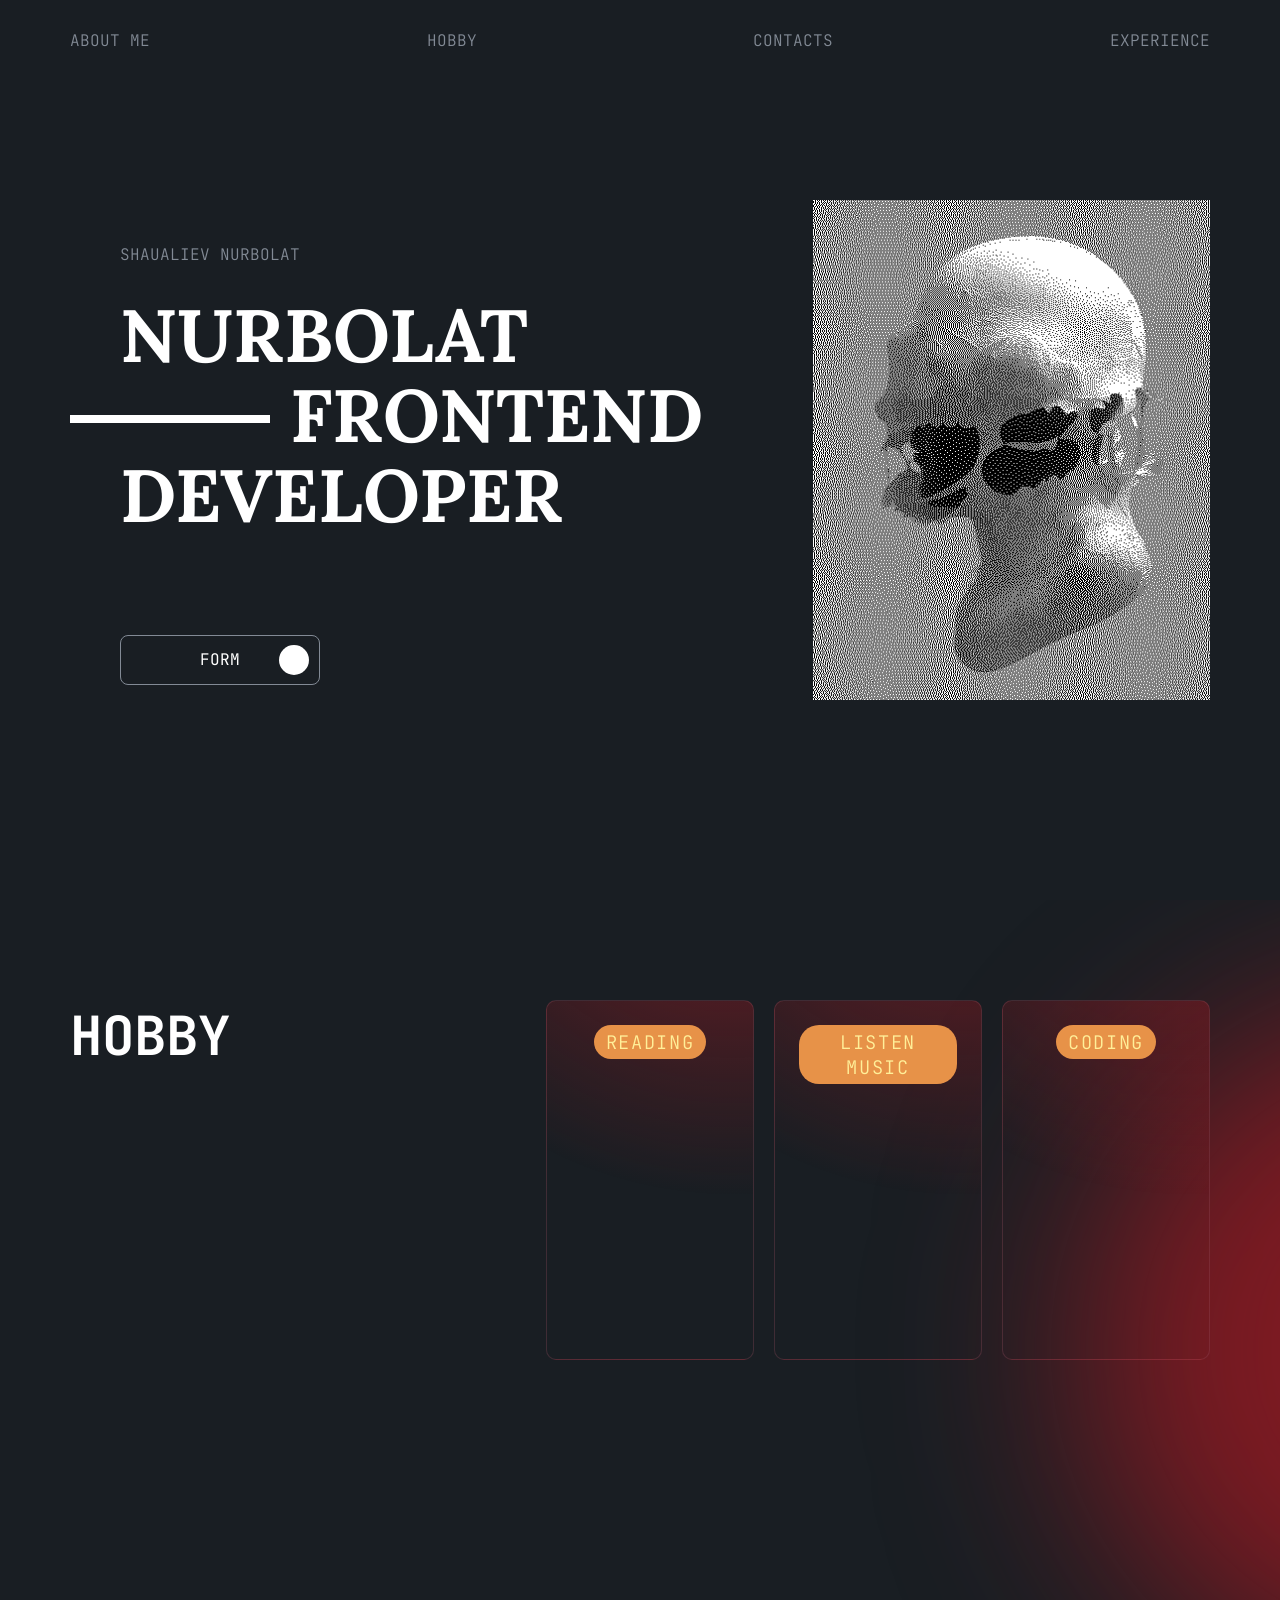
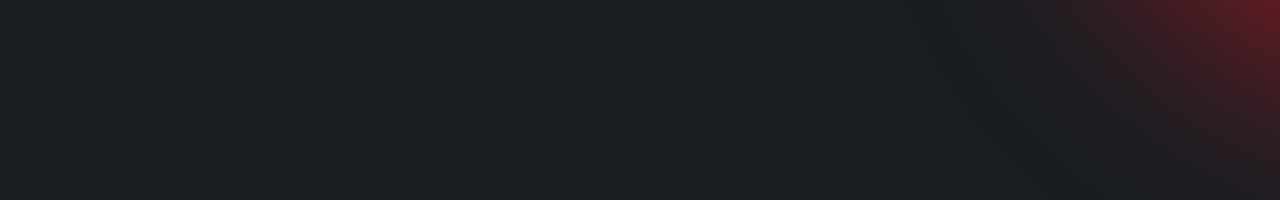
==== index.html @ d1a3f15c "'firstCommit'" ====
<!DOCTYPE html>
<html lang="ru">
<head>
    <meta charset="UTF-8">
    <meta http-equiv="X-UA-Compatible" content="IE=edge">
    <meta name="viewport" content="width=device-width, initial-scale=1.0">
    <title>portfolio</title>
    <link rel="preconnect" href="https://fonts.googleapis.com">
    <link rel="preconnect" href="https://fonts.gstatic.com" crossorigin>
    <link href="https://fonts.googleapis.com/css2?family=JetBrains+Mono:wght@100;200;300;400;500;600;700;800&family=Lora:wght@600;700&display=swap" rel="stylesheet">
    <link rel="stylesheet" href="css/style.css">
</head>
<body>

    <nav class="menu">
        <div class="hamburger">
            <span></span>
            <span></span>
            <span></span>
        </div>
        <ul class="menu-wrapper">
            <li><a href="#" class="menu-link">about me</a></li>
            <li><a href="#" class="menu-link">hobby</a></li>
            <li><a href="#" class="menu-link">contacts</a></li>
            <li><a href="#" class="menu-link menu-link__4">experience</a></li>
        </ul>
    </nav>
    
    <header class="header">
        <div class="container">
            <div class="header-wrapper">
                <div class="header-wrapper__info">
                    <p>SHAUALIEV NURBOLAT</p>
                    <h1>Nurbolat</h1>
                    <h2><span></span>Frontend</h2>
                    <h2 class="header-wrapper__line">Developer</h2>
                    <a href="#" class="header-wrapper__btn">form</a>
                </div>
                <img src="image/man.gif" alt="sculp">
            </div>
        </div>
    </header>

    <section class="hobby">
        <div class="hobby-background">
            
        </div>
        <div class="container">
            <div class="hobby-wrapper">
                <h2>HOBBY</h2>
                <div class="hobby-inner">
                    <div class="hobby-wrapper__inner">
                        <h3>reading</h3>
                    </div>
                    <div class="hobby-wrapper__inner">
                        <h3>listen music</h3>
                    </div>
                    <div class="hobby-wrapper__inner">
                        <h3>coding</h3>
                    </div>
                </div>
            </div>
        </div>
    </section>

</body>
</html>
---- css/style.css ----
/* Общие стили для сайта */
* {
    margin: 0;
    padding: 0;
    box-sizing: border-box;
}
a {
    text-decoration: none;
    color: #fff;
}
body {
    color: #fff;
    background-color: #191E23;
    font-family: 'JetBrains Mono', monospace;
    position: relative;
}
ul, li {
    list-style: none;
    padding: 0;
    margin: 0;
}
h1,h2,h3,h4,h5,h6 {
    padding: 0;
    margin: 0;
}
.hamburger {
    display: none;
}
.container {
    max-width: 1480px;
    width: 100%;
    margin: 0 auto;
}

/* menu */
.menu {
    position: absolute;
    top: 20px;
    left: 0;

    width: 100%;
    padding: 10px 0;

    display: flex;
    justify-content: space-between;
}
.menu-wrapper {
    width: 1480px;
    margin: 0 auto;

    display: flex;
    justify-content: space-between;
    align-items: center;
}
.menu-link {
    font-weight: 300;
    position: relative;
    margin-right: 50px;
    text-transform: uppercase;
    color: #828A95;

    transition: .3s all;
}
.menu-link::after {
    content: " ";
    height: 0;
    position: absolute;
    left: 0;
    right: 0px;
    bottom: -4px;
    background: #fff;
    transition: all 200ms ease;
}
.menu-link__4 {
    margin-right: 0;
}
.menu-link:hover {
    color: #fff;
}
.menu-link:hover::after{
    color: #fff;
    height: 4px;
}



/* header */
.header {
    padding: 200px 0 50px 0;
    height: 100vh;
}
.header-wrapper {
    display: flex;
    align-items: center;
    justify-content: space-between;
}
.header-wrapper img {
    height: 500px;
}
.header-wrapper__info {
    line-height: 80px;
    font-family: 'Lora', serif;
    text-transform: uppercase;
}
.header-wrapper__info h1 {
    line-height: 80px;
    font-size: 74px;
    margin-left: 50px;
}
.header-wrapper__info h2 {
    display: flex;
    line-height: 80px;
    font-size: 74px;
}
.header-wrapper__line {
    margin-left: 50px;
}
.header-wrapper__info span {
    display: block;
    margin-top: 40px;
    margin-right: 20px;
    width: 200px;
    height: 8px;
    background: #fff;
}
.header-wrapper__info p {
    font-weight: 300;
    position: relative;
    margin-left: 50px;
    text-transform: uppercase;
    color: #828A95;
    font-family: 'JetBrains Mono', monospace;
}
.header-wrapper__btn {
    position: relative;
    display: flex;
    align-items: center;
    justify-content: center;

    font-family: 'JetBrains Mono', monospace;
    border: 1px solid #828A95;
    border-radius: 8px;
    margin-left: 50px;
    margin-top: 100px;
    width: 200px;
    height: 50px;
    transition: .5s all;
}
.header-wrapper__btn::after {
    border: none;
    content: '';
    position: absolute;
    top: 50%;
    transform: translateY(-50%);
    right: 10px;

    border-radius: 100%;
    width: 30px;
    height: 30px;
    background-color: #fff;
    transition: .5s all;
}
.header-wrapper__btn::before {
    border: none;
    content: " ";
    position: absolute;
    top: 0px;
    bottom: 0px;
    left: 0px;
    right: 0px;
    background: #fff;
    z-index: -1;
    width: 0%;
    transition: all 400ms ease;
    border-radius: 8px;
}
.header-wrapper__btn:hover {
    border-color: #fff;
    color: #191E23;
}
.header-wrapper__btn:hover::after {
    background-color: #191E23;
}
.header-wrapper__btn:hover::before {
    width: 100%;
}



/* hobby */
.hobby {
    padding: 100px 0;
    height: 100vh;

    overflow: hidden;
    position: relative;
}
.hobby h2 {
    font-size: 54px;
}
.hobby-wrapper {
    display: flex;
    justify-content: space-between;
}
.hobby-wrapper h2{
    display: block;
    width: 20%;
}
.hobby-inner {
    display: flex;
    width: 60%
}
.hobby-wrapper__inner {
    margin-left: 20px;

    max-width: 230px;
    width: 100%;
    padding: 24px;
    border: 1px solid rgba(154, 82, 97, 0.3); 
    border-radius: 10px;
    transition: .2s all ease;
    min-height: 360px;
    background-image: radial-gradient(circle at 90% -60%, rgba(193, 24, 34, 0.6), rgba(193, 24, 34, 0) 68%);
    text-align: center;
    cursor: pointer;
}
.hobby-wrapper__inner:hover {
    border-color: rgba(154, 82, 97, 0.7);
}
.hobby-wrapper__inner h3 {
    font-weight: 300;
    display: inline-block;
    padding: 5px 12px 4px;
    border-radius: 20px;
    background-color: rgb(231, 146, 72);
    color: rgb(255, 239, 153);
    letter-spacing: 0.09em;
    text-transform: uppercase;
}

.hobby-background {
    position: absolute;
    top: 100px;
    right: -500px;
    z-index: -1;

    width: 700px;
    height: 700px;
    border-radius: 50%;
    background: rgba(193, 24, 34, 0.6);
    filter: blur(100px);
}




/* адаптация */

@media all and (max-width: 1500px) {
    .container {
        max-width: 1350px;
    }
    .menu-wrapper {
        max-width: 1360px;
    }
}

@media all and (max-width: 1400px) {
    .container {
        max-width: 1140px;
    }
    .menu-wrapper {
        max-width: 1140px;
    }
}

@media all and (max-width: 1200px) {
    .container {
        max-width: 960px;
    }
    .menu-wrapper {
        max-width: 960px;
    }
    .header-wrapper img {
        display: none;
    }
}

@media all and (max-width: 992px) {
    .container {
        max-width: 720px;
    }
    .menu-wrapper {
        max-width: 720px;
    }
}

@media all and (max-width: 768px) {
    .container {
        max-width: 540px;
    }
    .menu-wrapper {
        max-width: 540px;
    }

    .header-wrapper__info h1 {
        margin-left: 0;
    }
    .header-wrapper__info h2 {
        margin-left: 0;
    }
    .header-wrapper__info span {
        width: 100px;
    }
    .header-wrapper__info p {
        margin-left: 0;
    }
    .header-wrapper__btn {
        margin-left: 0;
    }
}

@media all and (max-width: 576px) {
    .container {
        padding: 0 10px;
    }
    .menu-wrapper {
        max-width: 320px;
        display: none;
    }
    .hamburger {
        position: fixed;
        top: 15px;
        left: 15px;
        display: block;
        width: 50px;
        height: 50px;
    }
    .hamburger span {
        display: block;
        margin-top: 7px;
        width: 40px;
        height: 4px;
        background-color: #fff;
    }

    .header {
        padding-top: 150px
    }
    .header-wrapper__info h1 {
        font-size: 42px;
        line-height: normal;
    }
    .header-wrapper__info h2{
        font-size: 42px;
        line-height: normal;
    }
    .header-wrapper__info span {
        width: 50px;
        margin-top: 23px;
    }
}
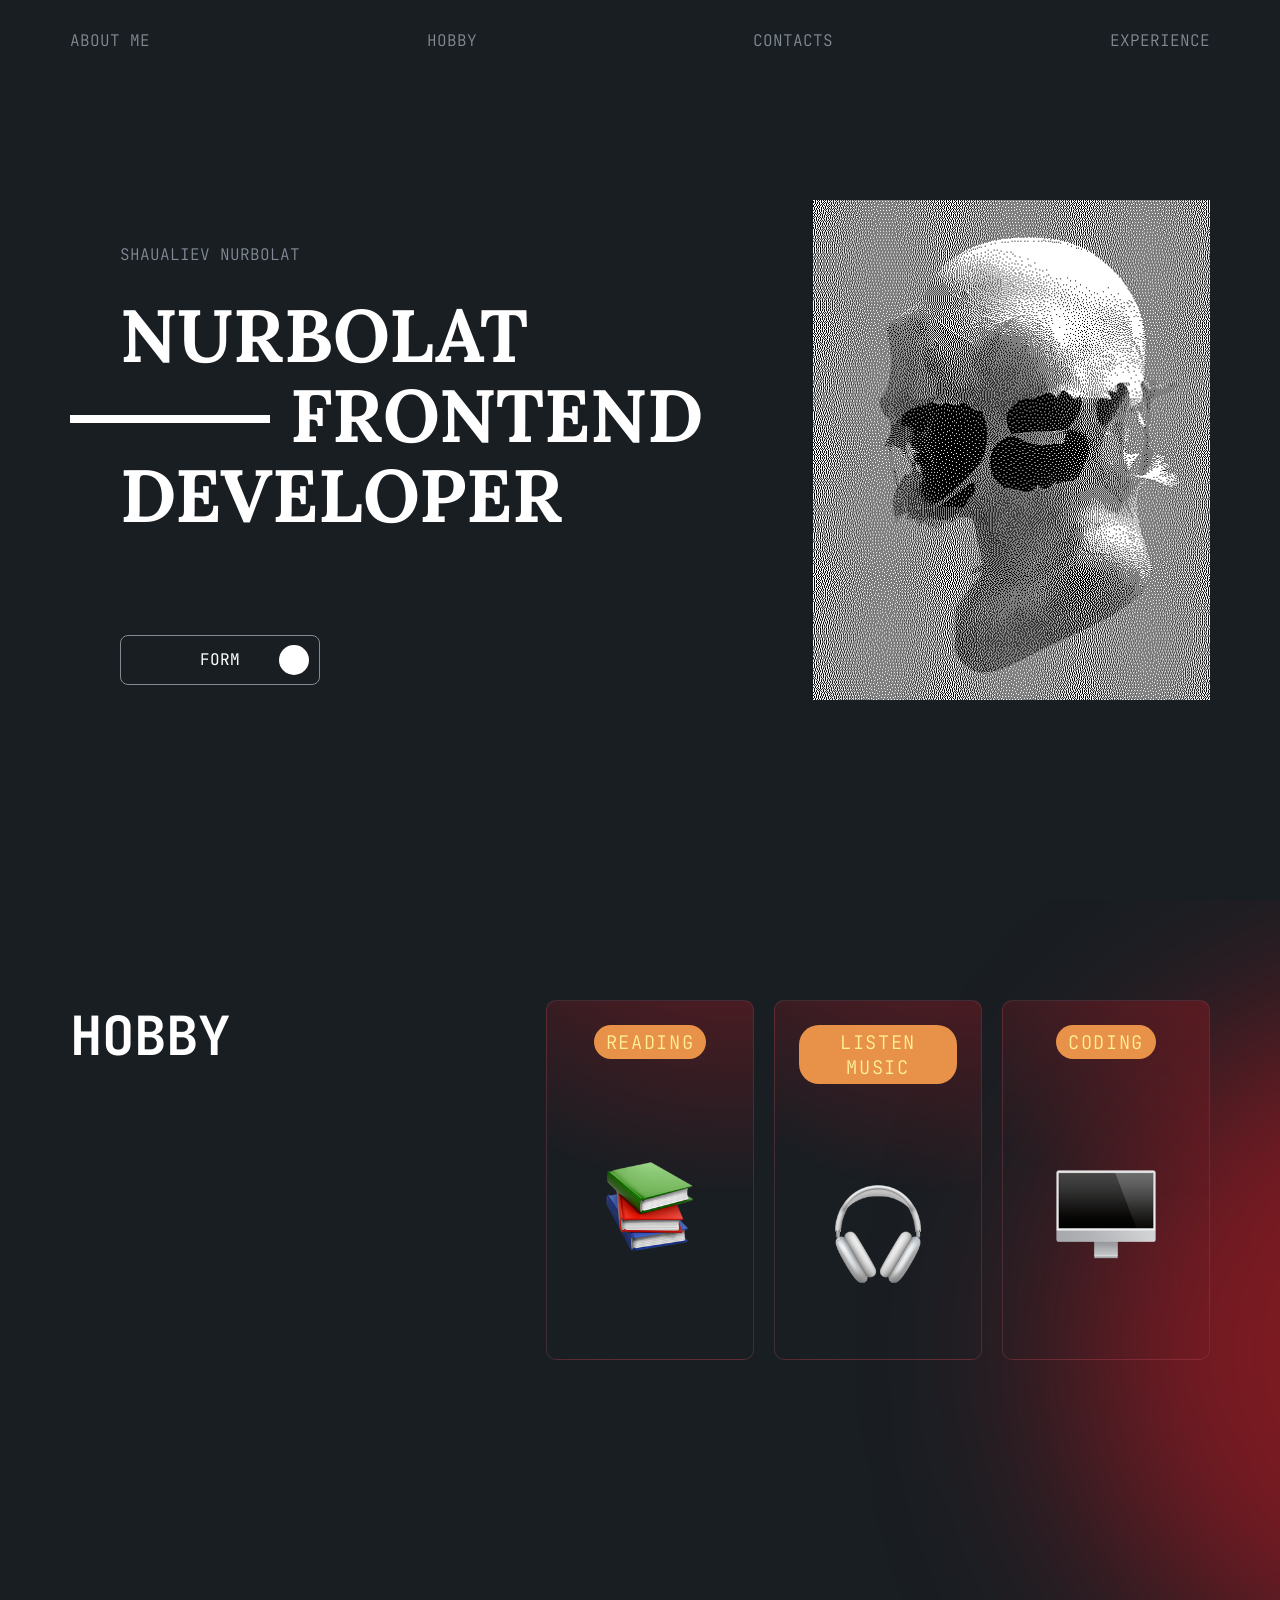
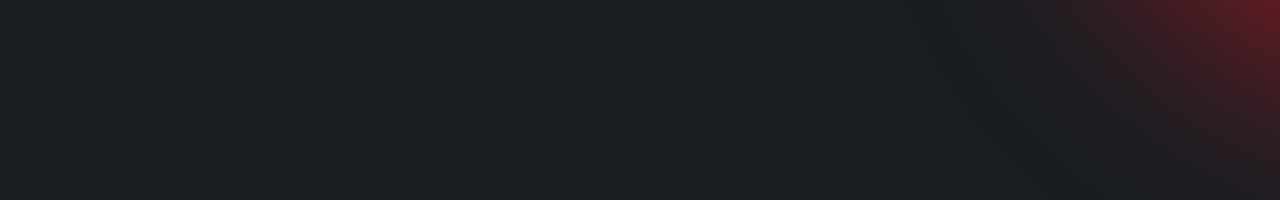
==== commit 007e266b: "'addHobby'" ====
--- a/index.html
+++ b/index.html
@@ -43,7 +43,7 @@
 
     <section class="hobby">
         <div class="hobby-background">
-            
+
         </div>
         <div class="container">
             <div class="hobby-wrapper">
@@ -51,15 +51,24 @@
                 <div class="hobby-inner">
                     <div class="hobby-wrapper__inner">
                         <h3>reading</h3>
+                        <img src="icons/books.png" alt="books">
                     </div>
                     <div class="hobby-wrapper__inner">
                         <h3>listen music</h3>
+                        <img src="icons/headphone.png" alt="books">
                     </div>
                     <div class="hobby-wrapper__inner">
                         <h3>coding</h3>
+                        <img src="icons/desktop.png" alt="desktop">
                     </div>
                 </div>
             </div>
+        </div>
+        <div class="hobby-line">
+            <svg width="1919" height="230" viewBox="0 0 1919 230" fill="none" xmlns="http://www.w3.org/2000/svg">
+                <path class="hobby-line__main" d="M1.5 115.5C35 81.3333 109.2 21.1999 138 53.9999C174 94.9999 127.5 91.9999 179 115.5C230.5 139 261.5 213.5 349 164.5C436.5 115.5 452 130.5 457 82C462 33.5 449.5 12.5 488 12.5C526.5 12.5 565.5 -23 611.5 36C657.5 95 614 159 688.5 187.5C763 216 748 252.5 802 208.5C856 164.5 854 162.5 869 139C884 115.5 925.5 82 966.5 82C1007.5 82 1018 90.5 1054 139C1090 187.5 1034 208.5 1116 208.5C1198 208.5 1126.5 110 1239.5 82C1329.9 59.5999 1386.83 53.9999 1404 53.9999C1424.67 49.8333 1455.7 53.8 1414.5 103C1363 164.5 1311.5 166.5 1404 187.5C1496.5 208.5 1496.5 236 1543 187.5C1589.5 139 1574 82 1625.5 82C1677 82 1671 48.5 1728 82C1785 115.5 1761.5 120.5 1792.5 164.5C1817.3 199.7 1886.83 194.5 1918.5 187.5" stroke="#828A95" stroke-width="2"/>
+                </svg>
+                
         </div>
     </section>
 
--- a/css/style.css
+++ b/css/style.css
@@ -238,6 +238,10 @@
     letter-spacing: 0.09em;
     text-transform: uppercase;
 }
+.hobby-wrapper__inner img {
+    width: 100px;
+    margin-top: 100px
+}
 
 .hobby-background {
     position: absolute;
@@ -251,7 +255,23 @@
     background: rgba(193, 24, 34, 0.6);
     filter: blur(100px);
 }
-
+.hobby-line {
+    bottom: 10px;
+    left: 0;
+    position: absolute;
+    z-index: -100;
+}
+.hobby-line__main {
+    stroke-dashoffset: 2300;
+    stroke-dasharray: 2300;
+    animation: animdash 12s infinite 3s;
+}
+
+@keyframes animdash {
+    to {
+        stroke-dashoffset: 0;
+    }
+}
 
 
 
@@ -285,6 +305,24 @@
     .header-wrapper img {
         display: none;
     }
+
+    .hobby-wrapper {
+        display: block;
+    }
+    .hobby-inner {
+        margin-top: 40px;
+        display: grid;
+        gap: 20px;
+        grid-template-columns: repeat(2, 300px);
+    }
+    .hobby-wrapper__inner h3 {
+        display: block;
+    }
+    .hobby-wrapper__inner {
+        width: 300px;
+        max-width: 300px;
+        margin-left: 0;
+    }
 }
 
 @media all and (max-width: 992px) {
@@ -318,6 +356,16 @@
     }
     .header-wrapper__btn {
         margin-left: 0;
+    }
+
+    .hobby {
+        height: auto;
+    }
+    .hobby-inner {
+        margin: 0 auto;
+        margin-top: 40px;
+        justify-content: center;
+        grid-template-columns: repeat(1, 300px);
     }
 }
 
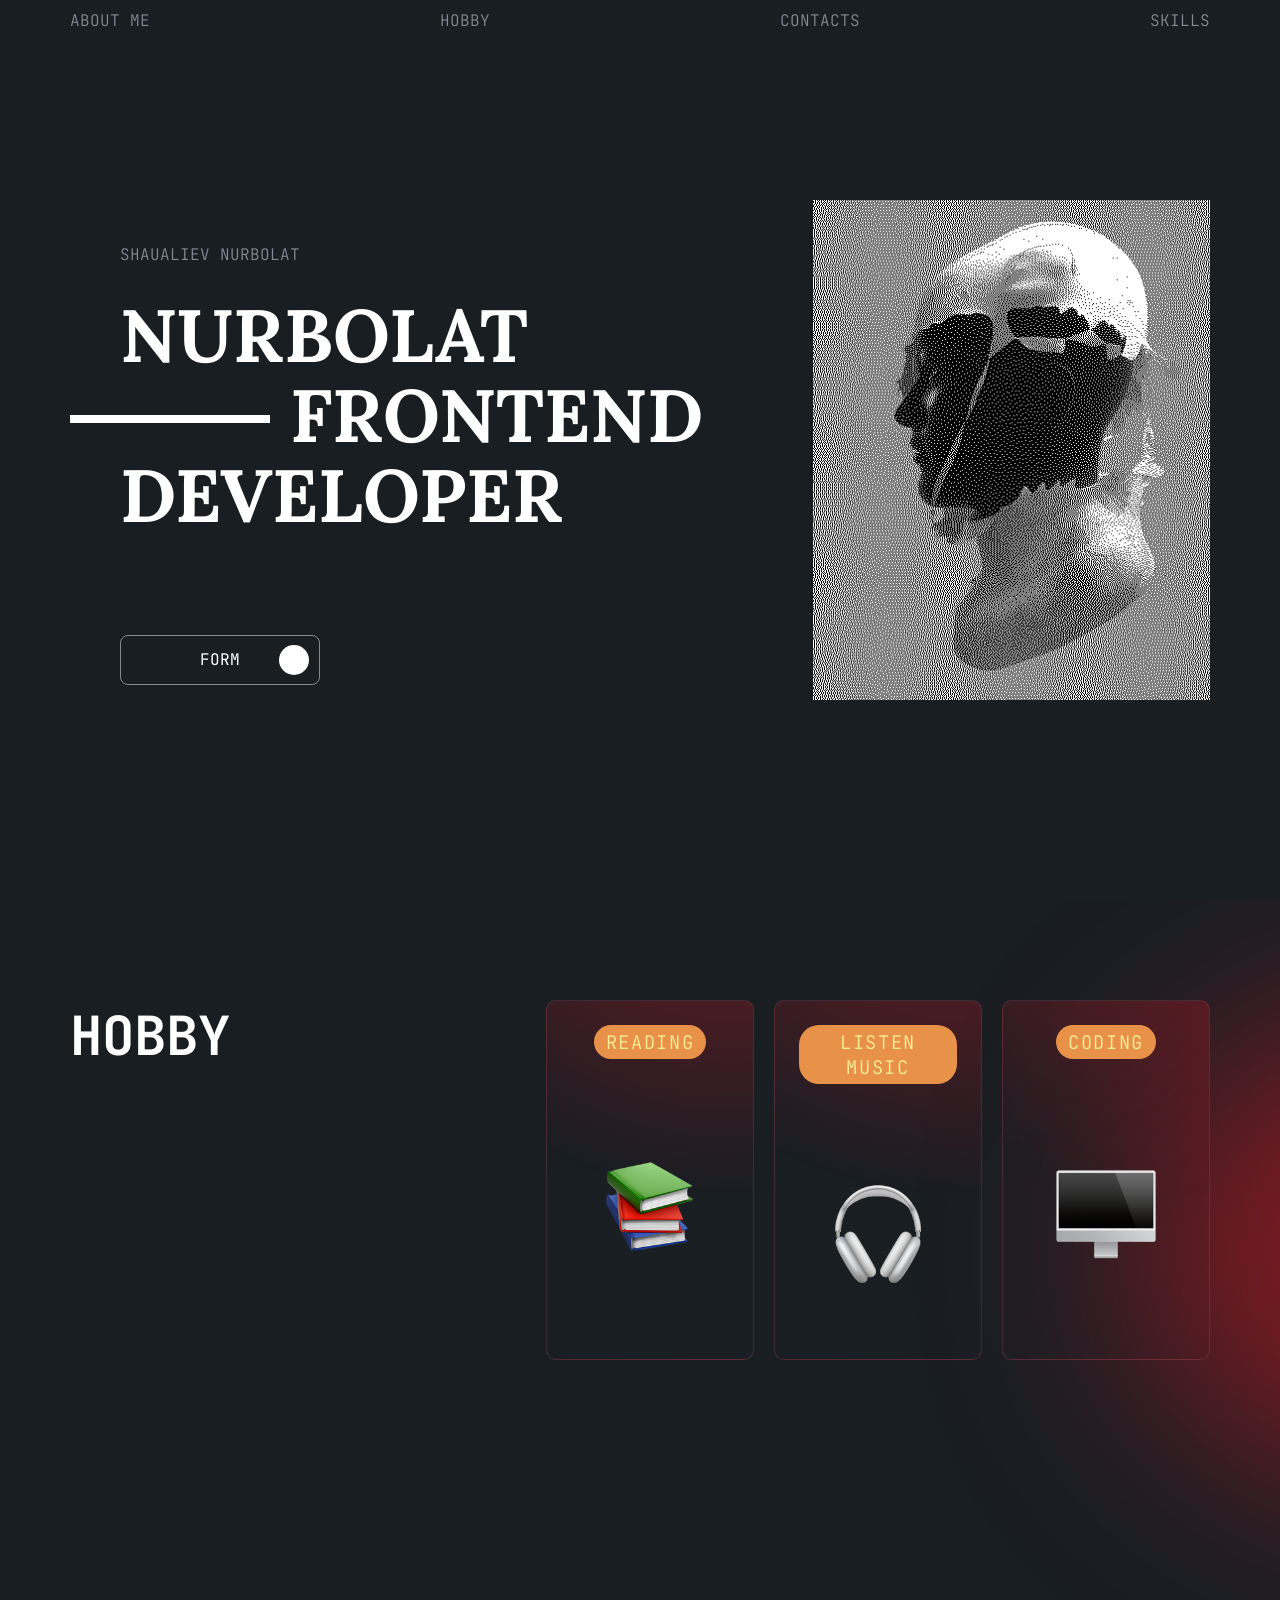
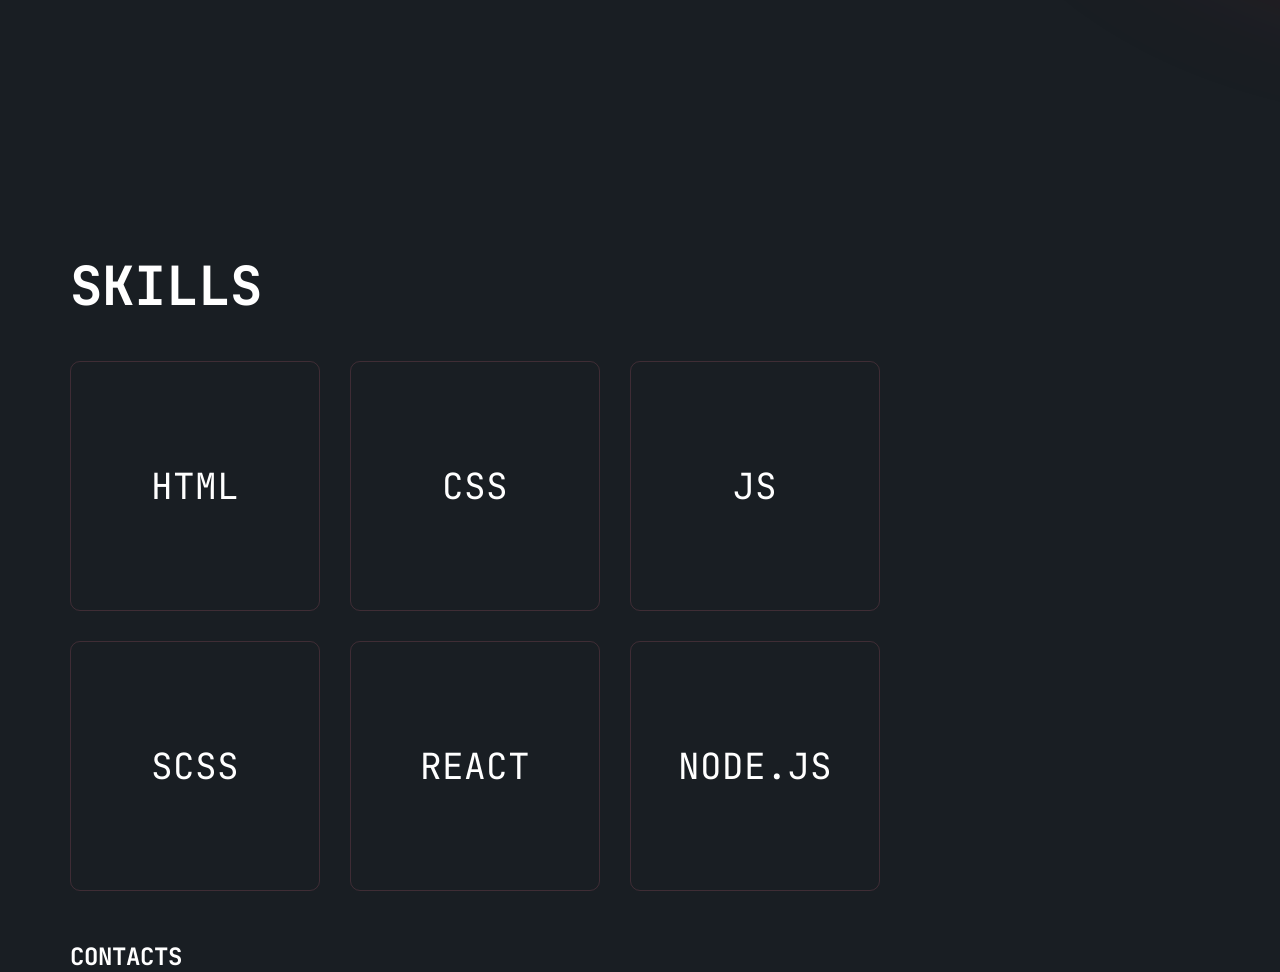
==== commit 36a735df: "'addSkills'" ====
--- a/index.html
+++ b/index.html
@@ -22,7 +22,7 @@
             <li><a href="#" class="menu-link">about me</a></li>
             <li><a href="#" class="menu-link">hobby</a></li>
             <li><a href="#" class="menu-link">contacts</a></li>
-            <li><a href="#" class="menu-link menu-link__4">experience</a></li>
+            <li><a href="#" class="menu-link menu-link__4">skills</a></li>
         </ul>
     </nav>
     
@@ -72,5 +72,37 @@
         </div>
     </section>
 
+    <section class="skills">
+        <div class="container">
+            <h2>skills</h2>
+            <div class="skills-wrapper">
+                <div class="skills-wrapper__inner">
+                    HTML
+                </div>
+                <div class="skills-wrapper__inner">
+                    CSS
+                </div>
+                <div class="skills-wrapper__inner">
+                    JS   
+                </div>
+                <div class="skills-wrapper__inner">
+                    SCSS
+                </div>
+                <div class="skills-wrapper__inner">
+                    REACT
+                </div>
+                <div class="skills-wrapper__inner">
+                    NODE.JS
+                </div>
+            </div>
+        </div>
+    </section>
+
+    <footer class="footer">
+        <div class="container">
+            <h2>CONTACTS</h2>
+        </div>
+    </footer>
+
 </body>
 </html>
--- a/css/style.css
+++ b/css/style.css
@@ -35,12 +35,13 @@
 
 /* menu */
 .menu {
-    position: absolute;
-    top: 20px;
+    position: fixed;
+    z-index: 1000;
     left: 0;
 
     width: 100%;
     padding: 10px 0;
+    background-color: #191E23;
 
     display: flex;
     justify-content: space-between;
@@ -246,11 +247,11 @@
 .hobby-background {
     position: absolute;
     top: 100px;
-    right: -500px;
+    right: -550px;
     z-index: -1;
 
     width: 700px;
-    height: 700px;
+    height: 500px;
     border-radius: 50%;
     background: rgba(193, 24, 34, 0.6);
     filter: blur(100px);
@@ -275,6 +276,43 @@
 
 
 
+/* skills */
+.skills {
+    padding: 50px 0;
+}
+.skills h2{
+    font-size: 54px;
+    text-transform: uppercase;
+}
+.skills-wrapper {
+    margin-top: 40px;
+    display: grid;
+    grid-template-columns: repeat(3, 250px);
+    gap: 30px;
+}
+.skills-wrapper__inner {
+    border-radius: 10px;
+    width: 250px;
+    height: 250px;
+    border: 1px solid rgba(154, 82, 97, 0.3);
+    display: flex;
+    justify-content: center;
+    align-items: center;
+    font-size: 36px;
+    transition: .2s all ease;
+    cursor: pointer;
+}
+.skills-wrapper__inner:hover {
+    border-color: rgba(154, 82, 97, 0.7);
+    color: rgb(255, 239, 153);
+}
+.skills-inner {
+    display: flex;
+    justify-content: space-between;
+    align-items: center;
+}
+
+
 /* адаптация */
 
 @media all and (max-width: 1500px) {
@@ -331,6 +369,11 @@
     }
     .menu-wrapper {
         max-width: 720px;
+    }
+
+    .skills-wrapper {
+        grid-template-columns: repeat(2, 250px);
+        gap: 30px;
     }
 }
 
@@ -408,4 +451,15 @@
         width: 50px;
         margin-top: 23px;
     }
+
+    .skills-wrapper__inner {
+        width: 300px;
+        height: 300px;
+    }
+
+    .skills-wrapper {
+        grid-template-columns: repeat(1, 300px);
+        gap: 30px;
+        justify-content: center;
+    }
 }
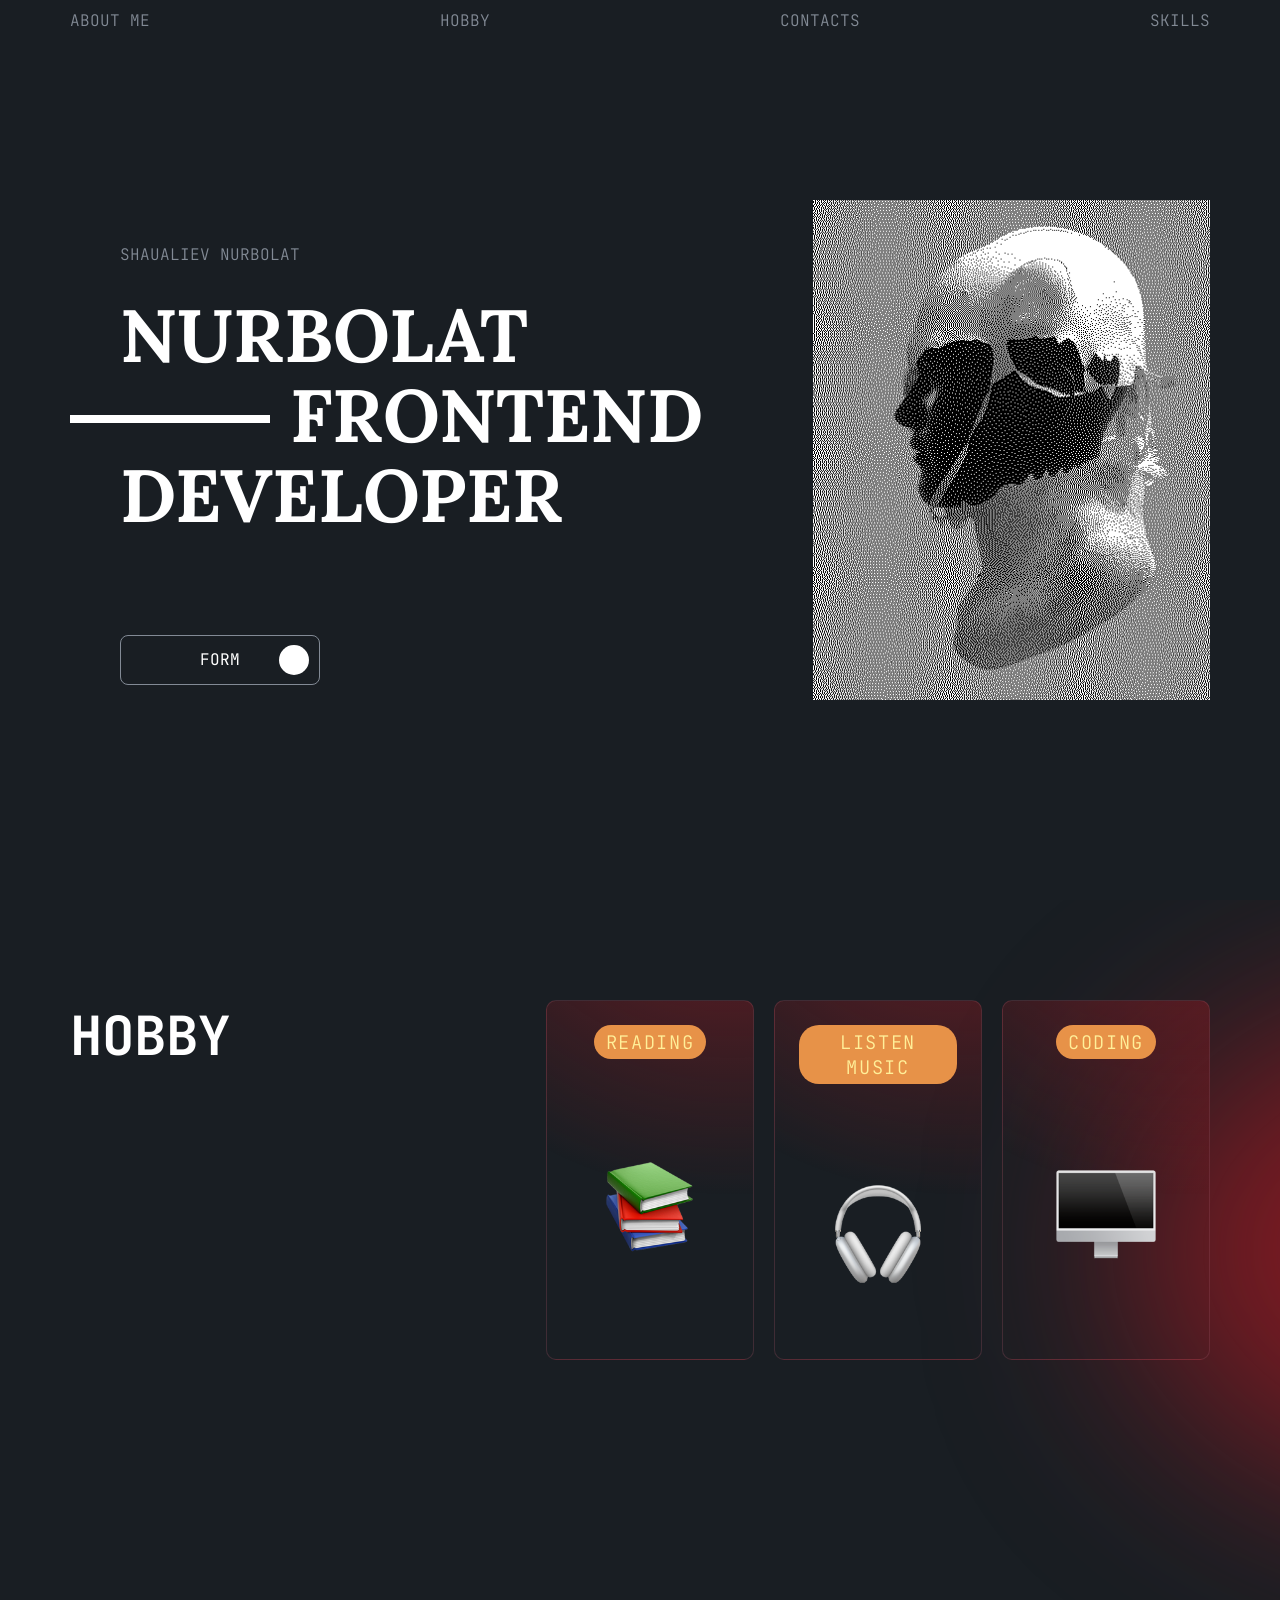
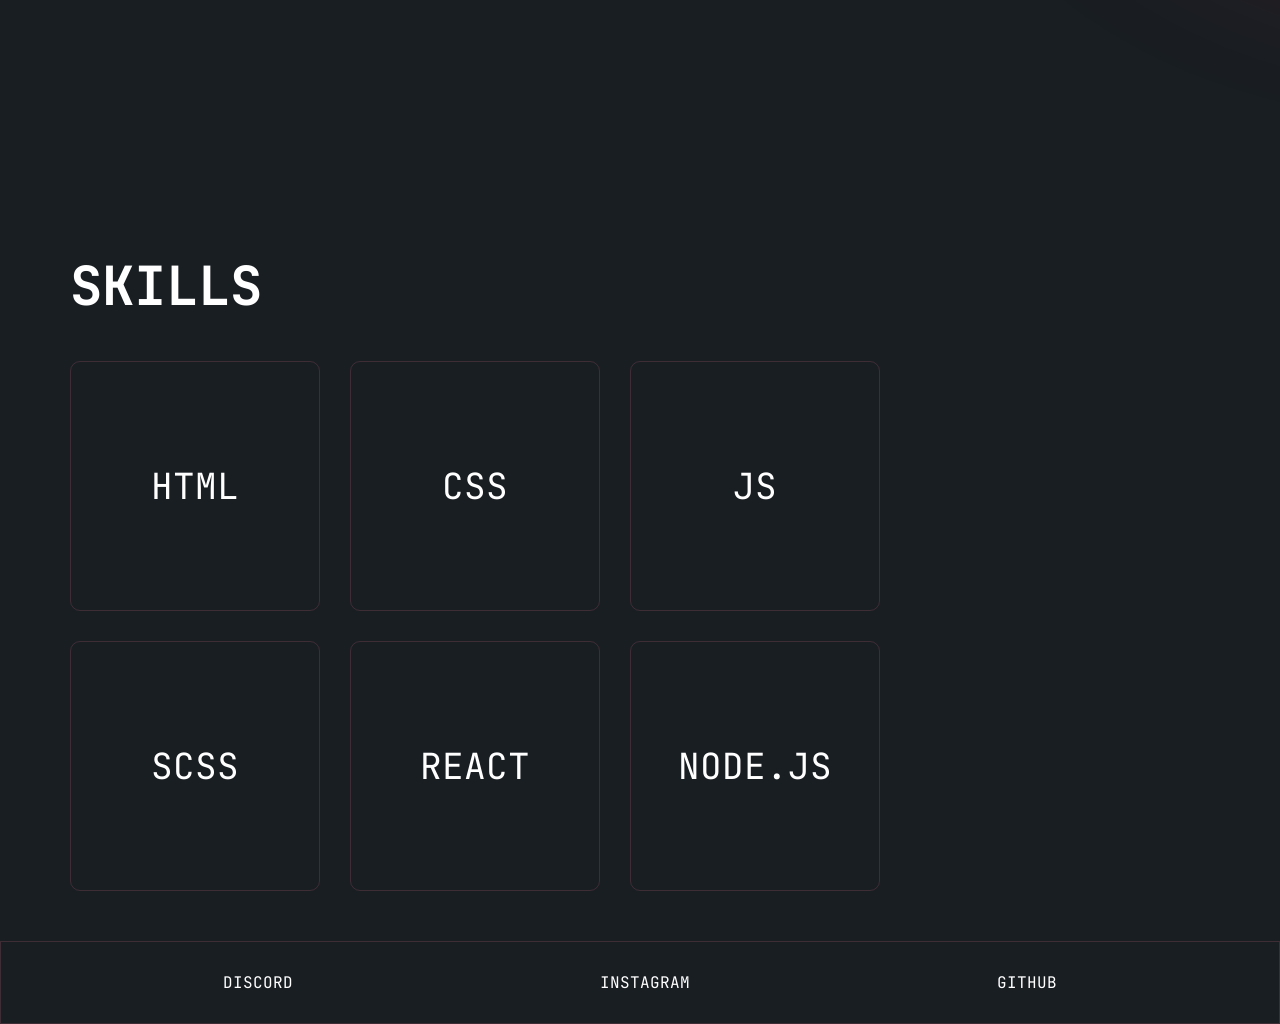
==== commit 70d446b2: "'addFooter'" ====
--- a/index.html
+++ b/index.html
@@ -100,7 +100,11 @@
 
     <footer class="footer">
         <div class="container">
-            <h2>CONTACTS</h2>
+            <div class="footer-wrapper">
+                <a class="footer-link" href="#">DISCORD</a>
+                <a class="footer-link" href="#">INSTAGRAM</a>
+                <a class="footer-link" href="#">GITHUB</a>
+            </div>
         </div>
     </footer>
 
--- a/css/style.css
+++ b/css/style.css
@@ -313,6 +313,27 @@
 }
 
 
+
+.footer {
+    padding: 30px 0;
+    border: 1px solid rgba(154, 82, 97, 0.3);
+    transition: .5s all ease;
+}
+.footer:hover {
+    border-color: rgba(154, 82, 97, 0.7);
+}
+.footer-link {
+    transition: .5s all ease;
+}
+.footer:hover .footer-link {
+    font-size: 20px;
+}
+.footer-wrapper {
+    display: flex;
+    justify-content: space-around;
+}
+
+
 /* адаптация */
 
 @media all and (max-width: 1500px) {
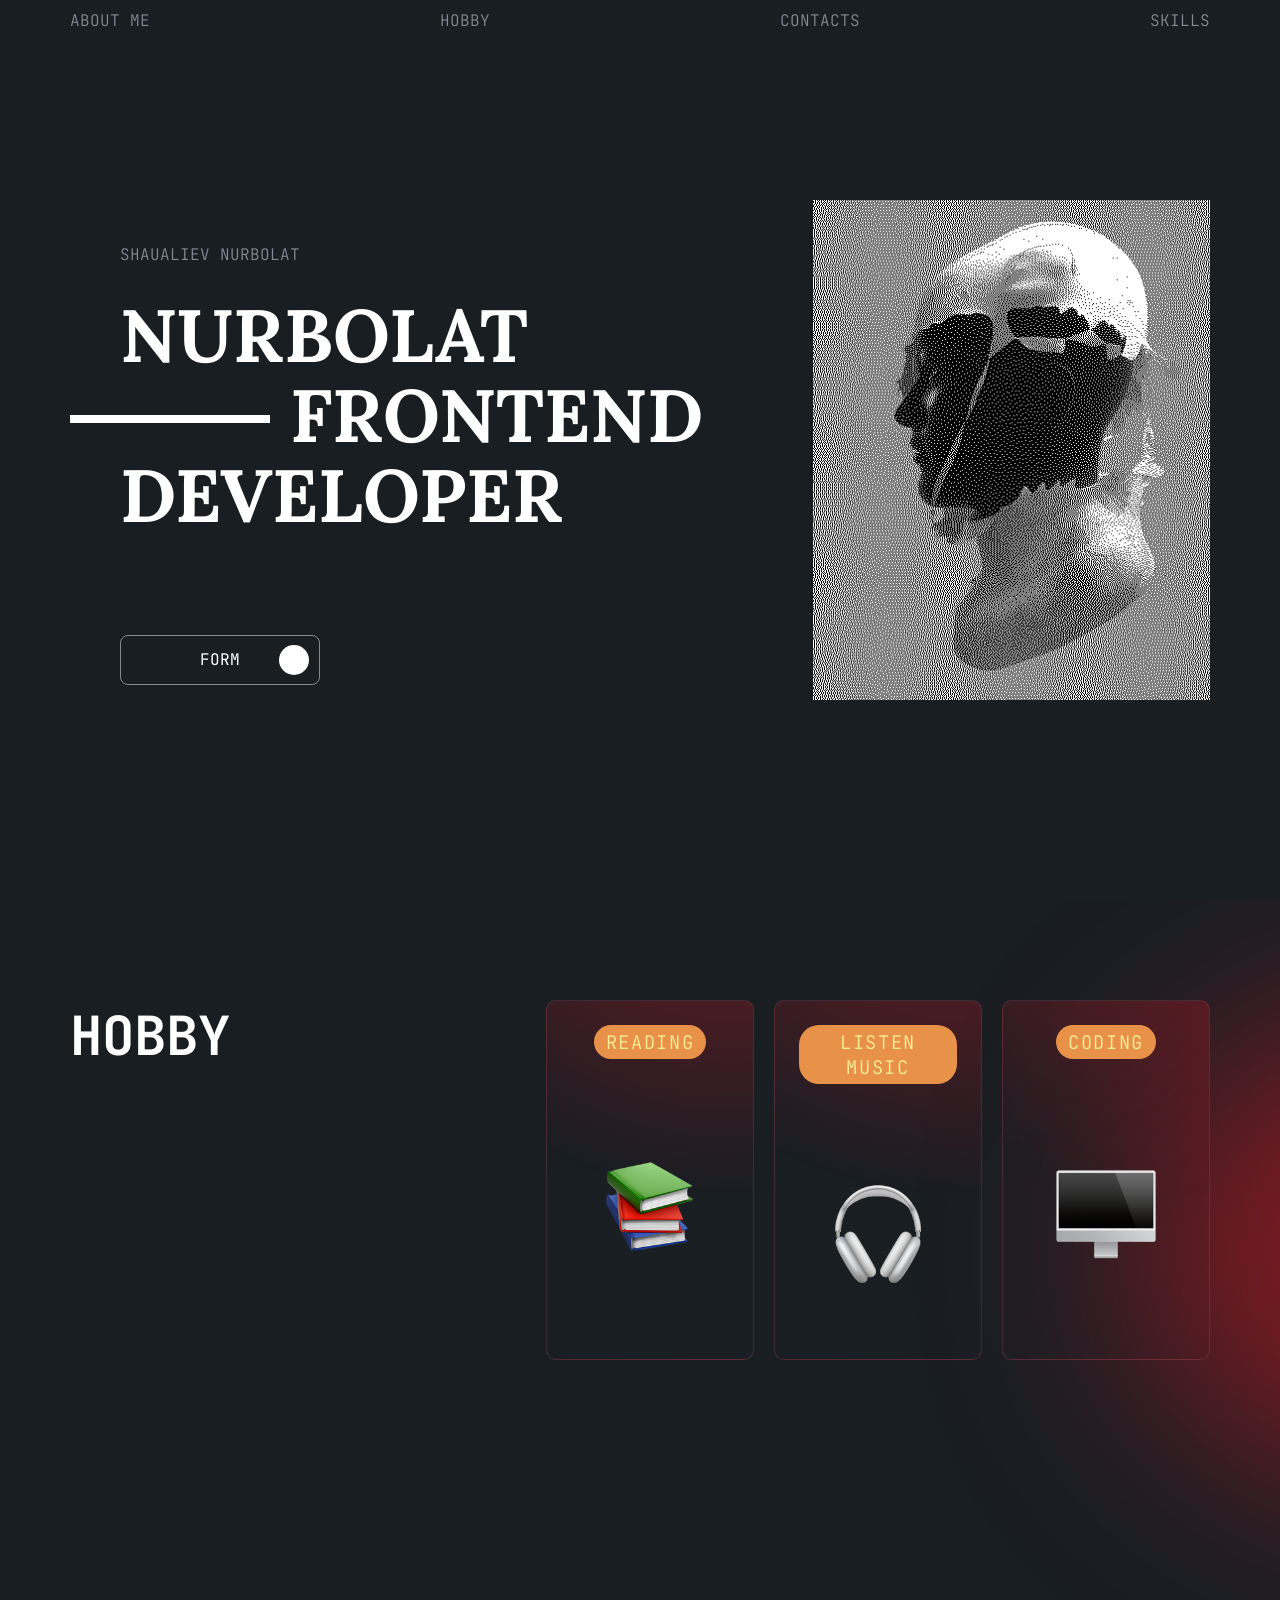
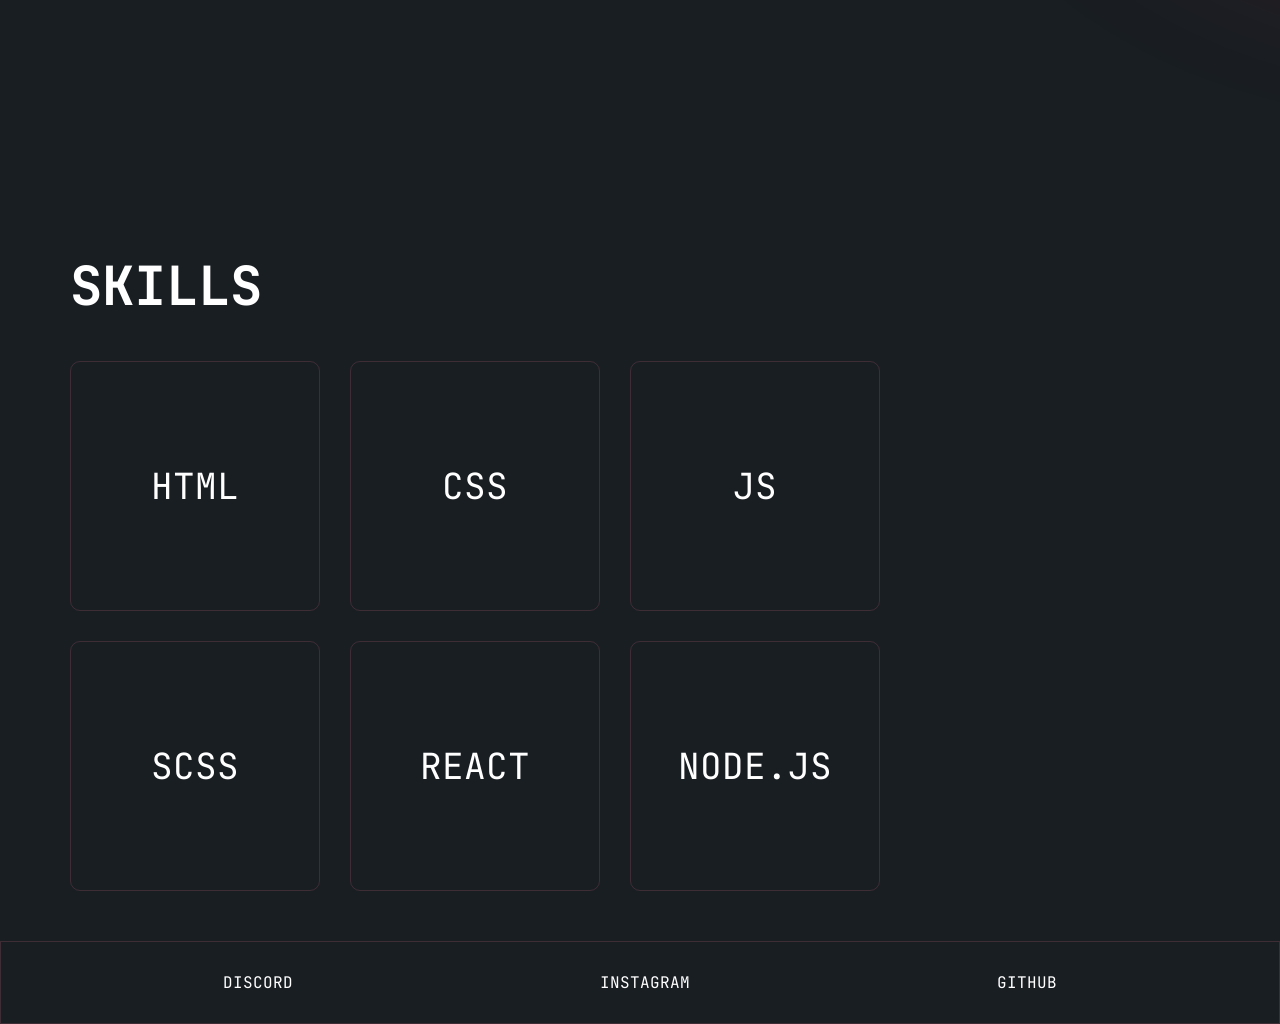
==== commit 7869e3cc: "'addSidebar'" ====
--- a/index.html
+++ b/index.html
@@ -12,21 +12,36 @@
 </head>
 <body>
 
+    <div class="hamburger">
+        <span></span>
+        <span></span>
+        <span></span>
+    </div>
+
+    <div class="overlay">
+    
+    </div>
+
+    <div class="menu-sidebar">
+        <div class="menu-sidebar__close">&#10060;</div>
+        <ul class="sidebar-link">
+            <li><a href="#aboutme" class="sidebar-links">about me</a></li>
+            <li><a href="#hobby" class="sidebar-links">hobby</a></li>
+            <li><a href="#contacts" class="sidebar-links">contacts</a></li>
+            <li><a href="#skills" class="sidebar-links">skills</a></li>
+        </ul>
+    </div>
+
     <nav class="menu">
-        <div class="hamburger">
-            <span></span>
-            <span></span>
-            <span></span>
-        </div>
         <ul class="menu-wrapper">
-            <li><a href="#" class="menu-link">about me</a></li>
-            <li><a href="#" class="menu-link">hobby</a></li>
-            <li><a href="#" class="menu-link">contacts</a></li>
-            <li><a href="#" class="menu-link menu-link__4">skills</a></li>
+            <li><a href="#aboutme" class="menu-link">about me</a></li>
+            <li><a href="#hobby" class="menu-link">hobby</a></li>
+            <li><a href="#contacts" class="menu-link">contacts</a></li>
+            <li><a href="#skills" class="menu-link menu-link__4">skills</a></li>
         </ul>
     </nav>
     
-    <header class="header">
+    <header id="aboutme" class="header">
         <div class="container">
             <div class="header-wrapper">
                 <div class="header-wrapper__info">
@@ -41,7 +56,7 @@
         </div>
     </header>
 
-    <section class="hobby">
+    <section id="hobby" class="hobby">
         <div class="hobby-background">
 
         </div>
@@ -72,7 +87,7 @@
         </div>
     </section>
 
-    <section class="skills">
+    <section id="skills" class="skills">
         <div class="container">
             <h2>skills</h2>
             <div class="skills-wrapper">
@@ -98,7 +113,7 @@
         </div>
     </section>
 
-    <footer class="footer">
+    <footer id="contacts" class="footer">
         <div class="container">
             <div class="footer-wrapper">
                 <a class="footer-link" href="#">DISCORD</a>
@@ -108,5 +123,6 @@
         </div>
     </footer>
 
+    <script src="js/index.js"></script>
 </body>
 </html>
--- a/css/style.css
+++ b/css/style.css
@@ -334,6 +334,56 @@
 }
 
 
+
+/* menu, overlay */
+.overlay {
+    display: none;
+    z-index: 100;
+    position: fixed;
+    top: 0;
+    left: 0;
+    width: 100%;
+    height: 100vh;
+    background-color: #fff;
+    opacity: .4;
+    transition: .5s all;
+}
+
+.menu-sidebar {
+    position: fixed;
+    top: 0;
+    left: 100%;
+
+    display: flex;
+    align-items: center;
+    justify-content: center;
+
+    width: 60%;
+    height: 100vh;
+    background-color: #191E23;
+    z-index: 101;
+    transition: .5s all;
+}
+
+.menu-sidebar__close {
+    position: absolute;
+    top: 10px;
+    right: 10px;
+    font-size: 24px;
+    color: #fff;
+    cursor: pointer;
+}
+
+.sidebar-link li {
+    margin-top: 20px;
+}
+.sidebar-links {
+    font-size: 32px;
+    text-transform: uppercase;
+    margin-top: 20px;
+}
+
+
 /* адаптация */
 
 @media all and (max-width: 1500px) {
@@ -439,6 +489,9 @@
     }
     .menu-wrapper {
         max-width: 320px;
+        display: none;
+    }
+    .menu {
         display: none;
     }
     .hamburger {
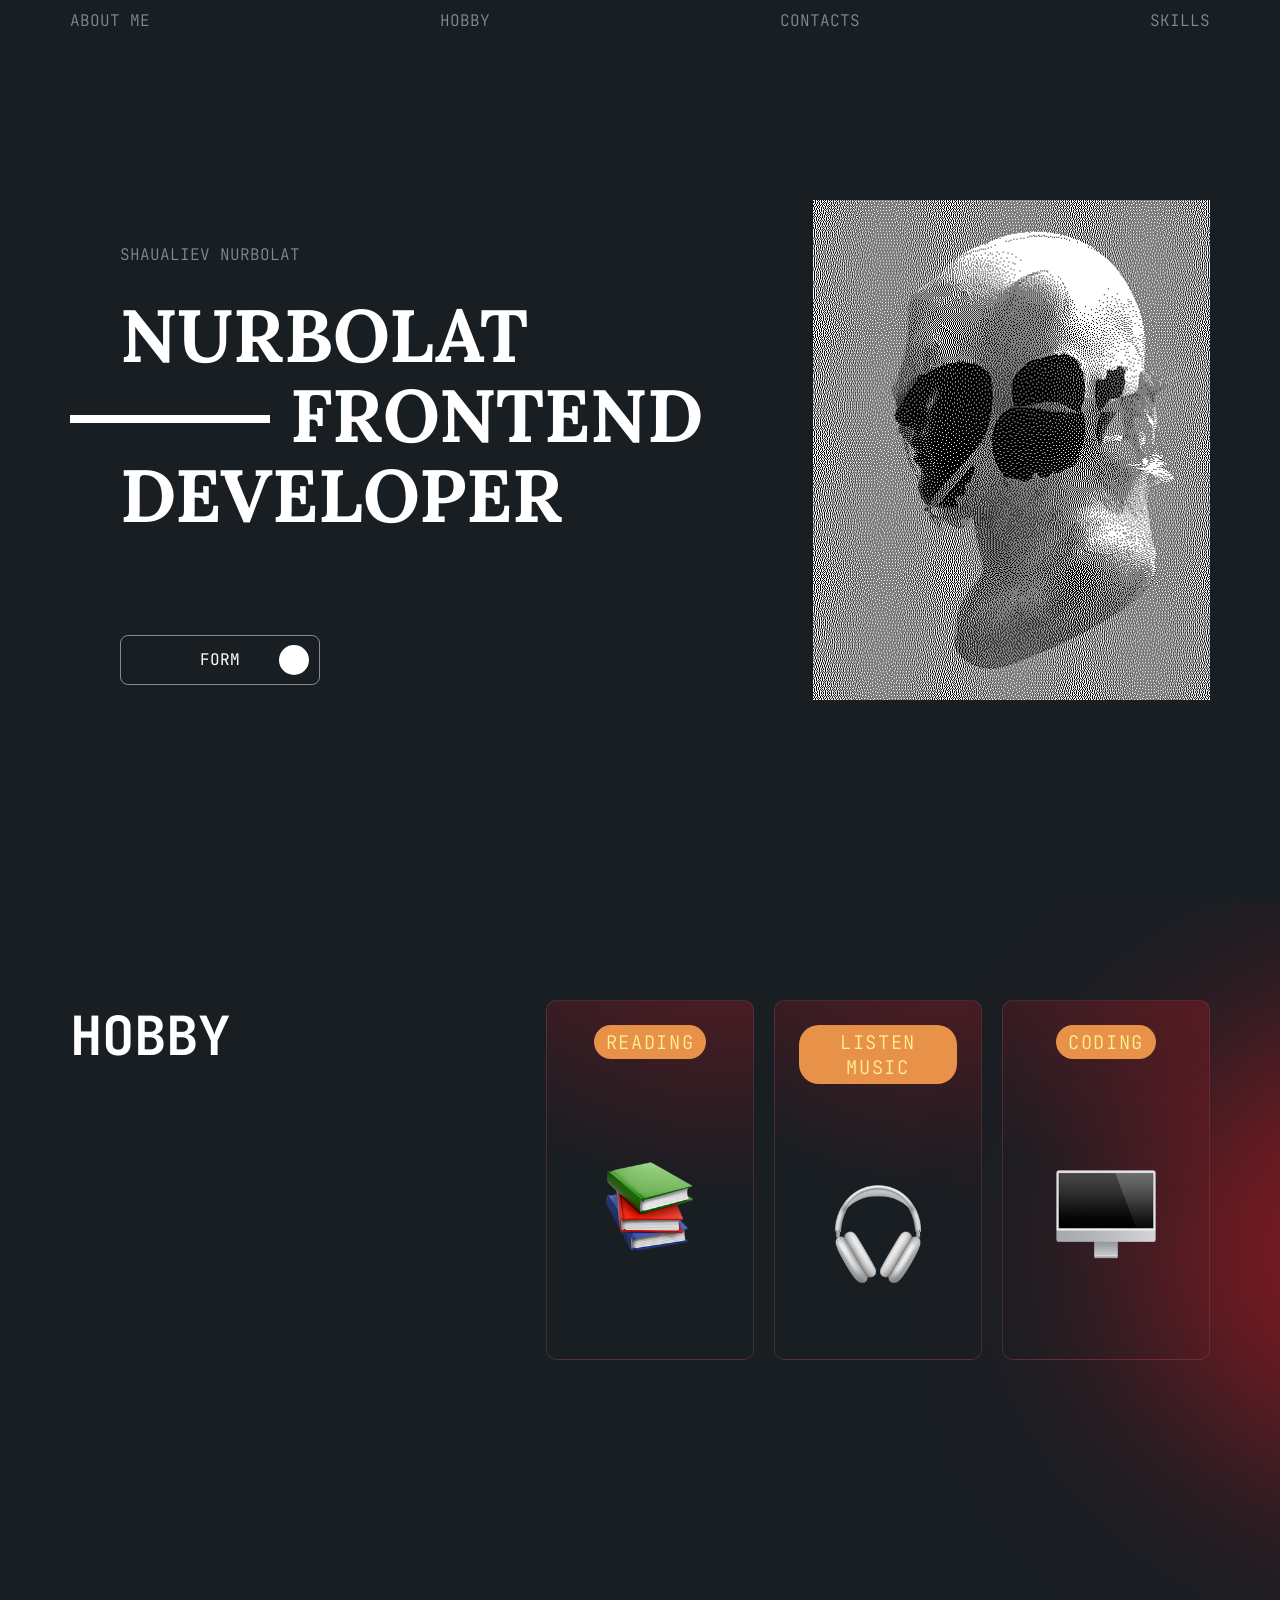
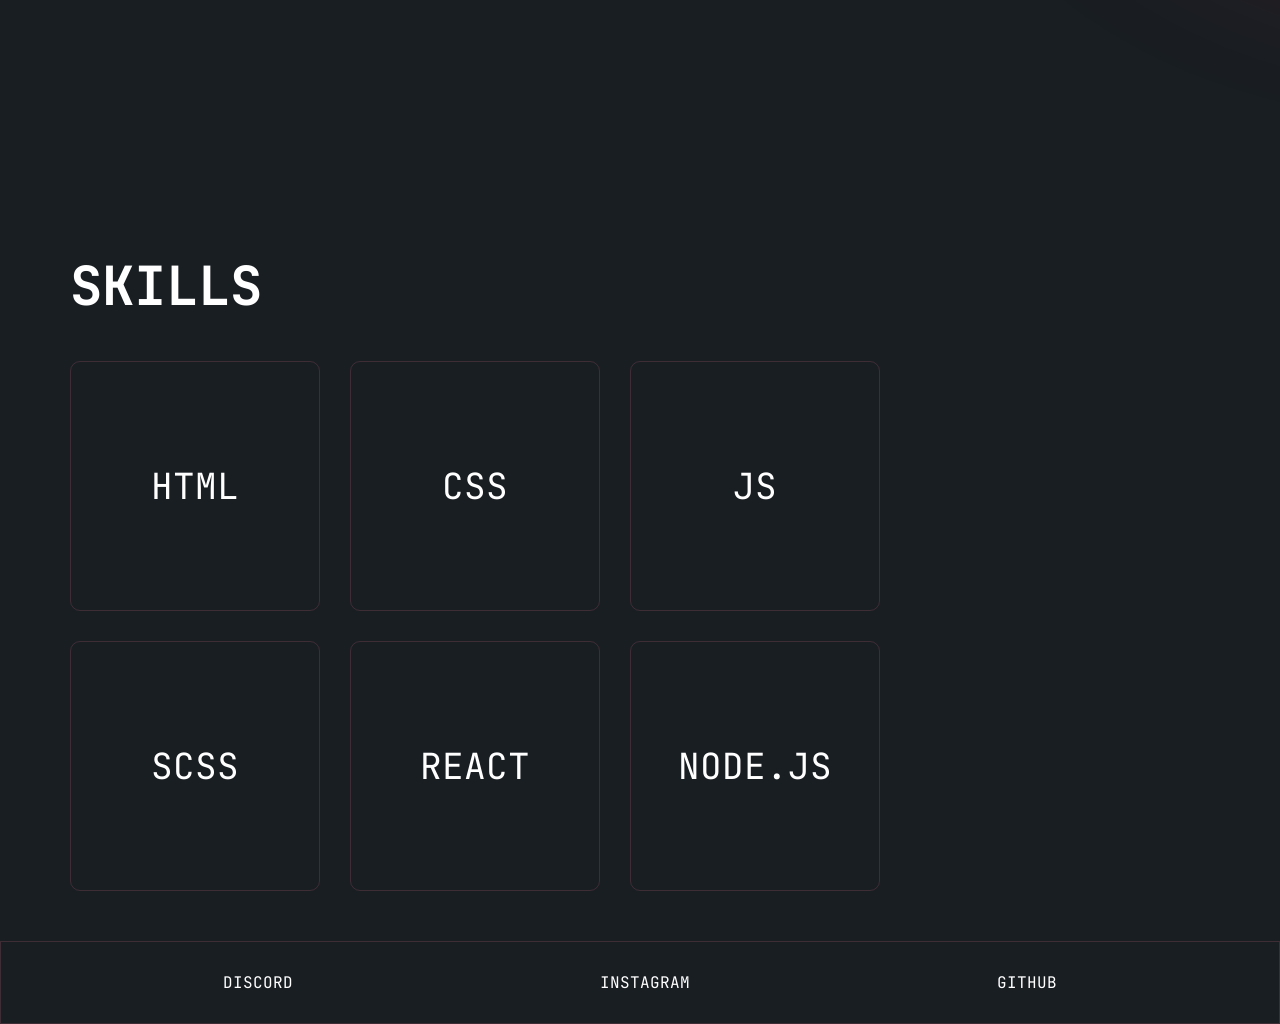
==== commit 802e5682: "'addForm'" ====
--- a/index.html
+++ b/index.html
@@ -49,7 +49,7 @@
                     <h1>Nurbolat</h1>
                     <h2><span></span>Frontend</h2>
                     <h2 class="header-wrapper__line">Developer</h2>
-                    <a href="#" class="header-wrapper__btn">form</a>
+                    <a href="form.html" class="header-wrapper__btn">form</a>
                 </div>
                 <img src="image/man.gif" alt="sculp">
             </div>
--- a/css/style.css
+++ b/css/style.css
@@ -26,6 +26,7 @@
 }
 .hamburger {
     display: none;
+    z-index: 1001;
 }
 .container {
     max-width: 1480px;
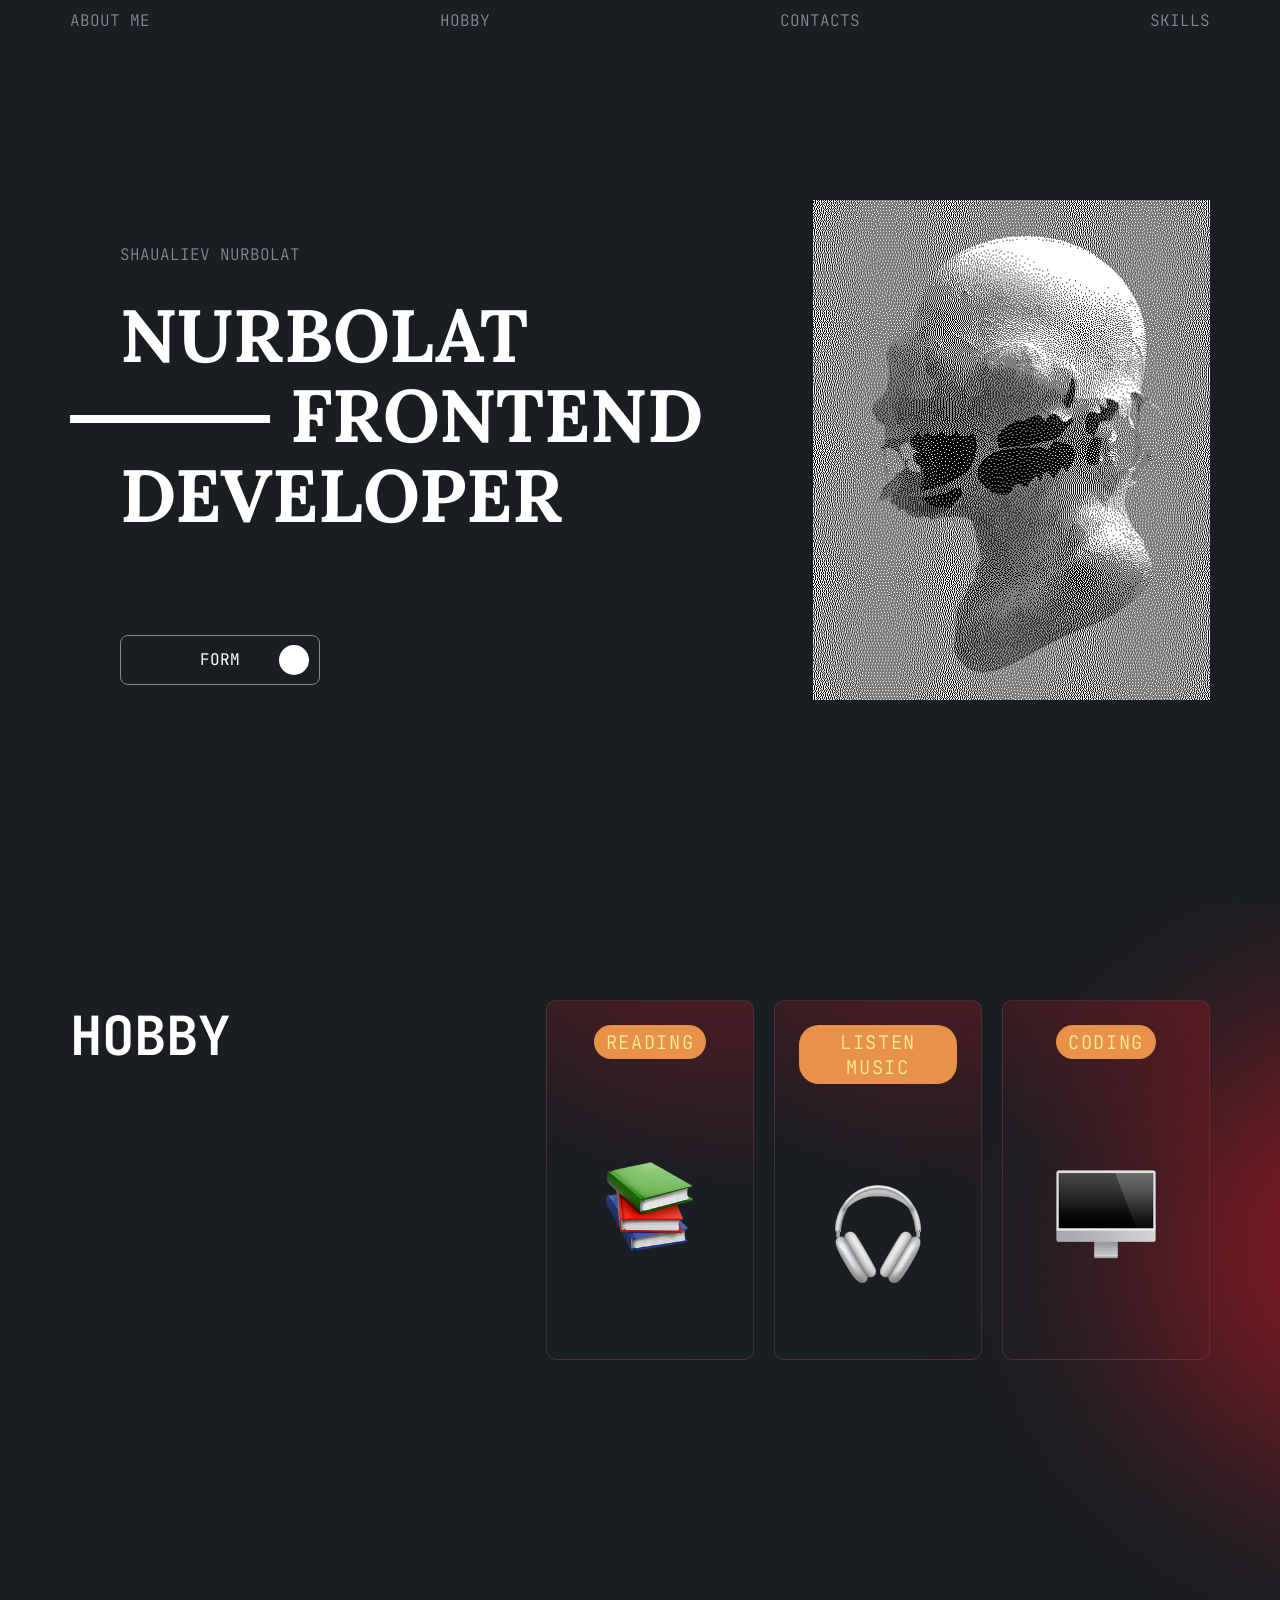
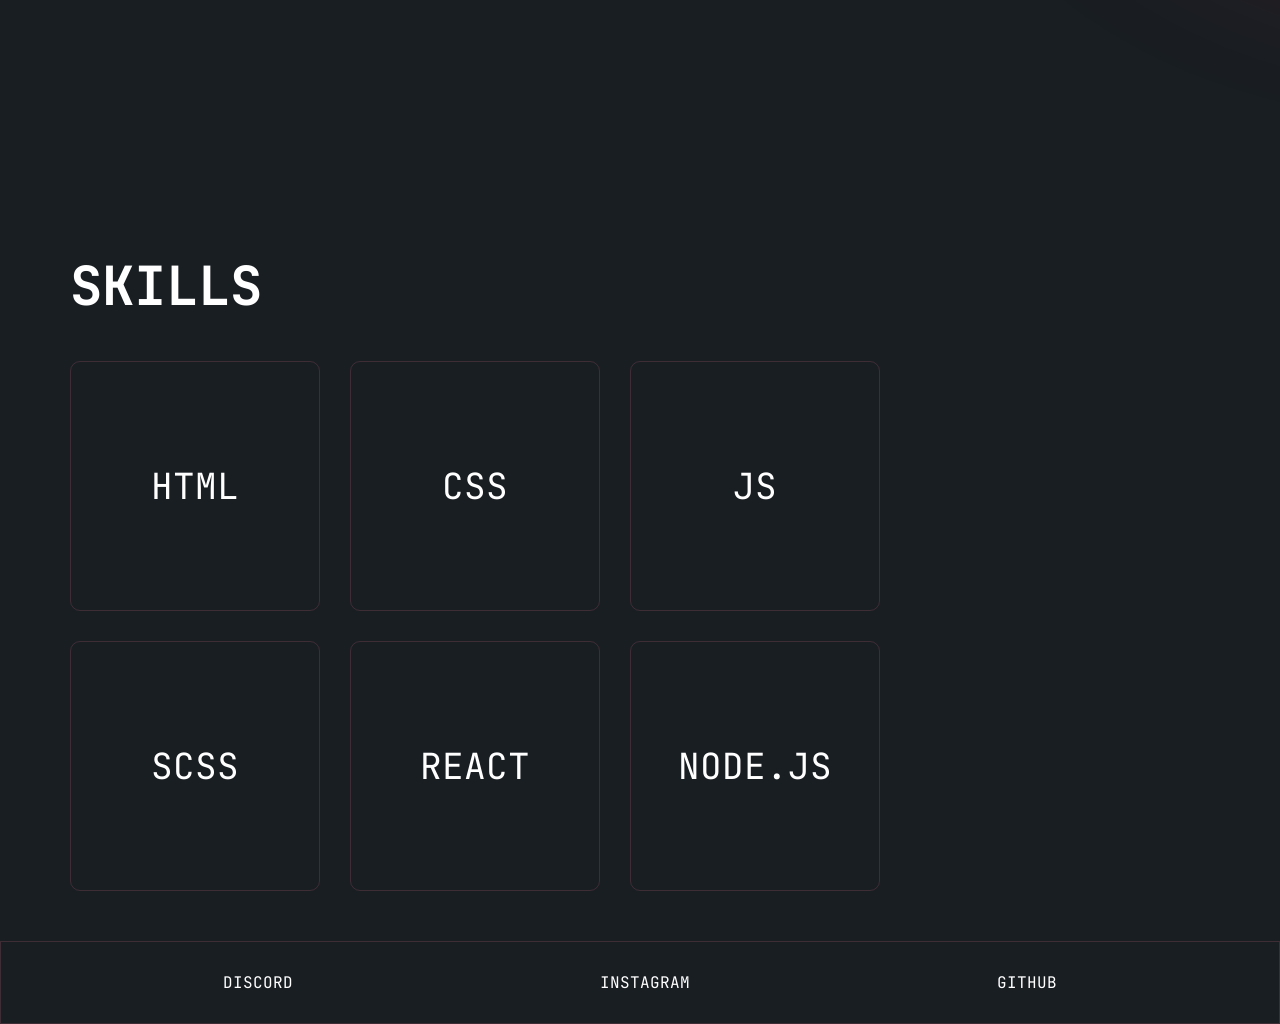
==== commit 0270405c: "'addLink'" ====
--- a/index.html
+++ b/index.html
@@ -116,9 +116,9 @@
     <footer id="contacts" class="footer">
         <div class="container">
             <div class="footer-wrapper">
-                <a class="footer-link" href="#">DISCORD</a>
-                <a class="footer-link" href="#">INSTAGRAM</a>
-                <a class="footer-link" href="#">GITHUB</a>
+                <a class="footer-link" href="https://www.instagram.com/shaualievnurbolat/">DISCORD</a>
+                <a class="footer-link" href="https://www.instagram.com/shaualievnurbolat/">INSTAGRAM</a>
+                <a class="footer-link" href="https://github.com/shaualievnurbolat">GITHUB</a>
             </div>
         </div>
     </footer>
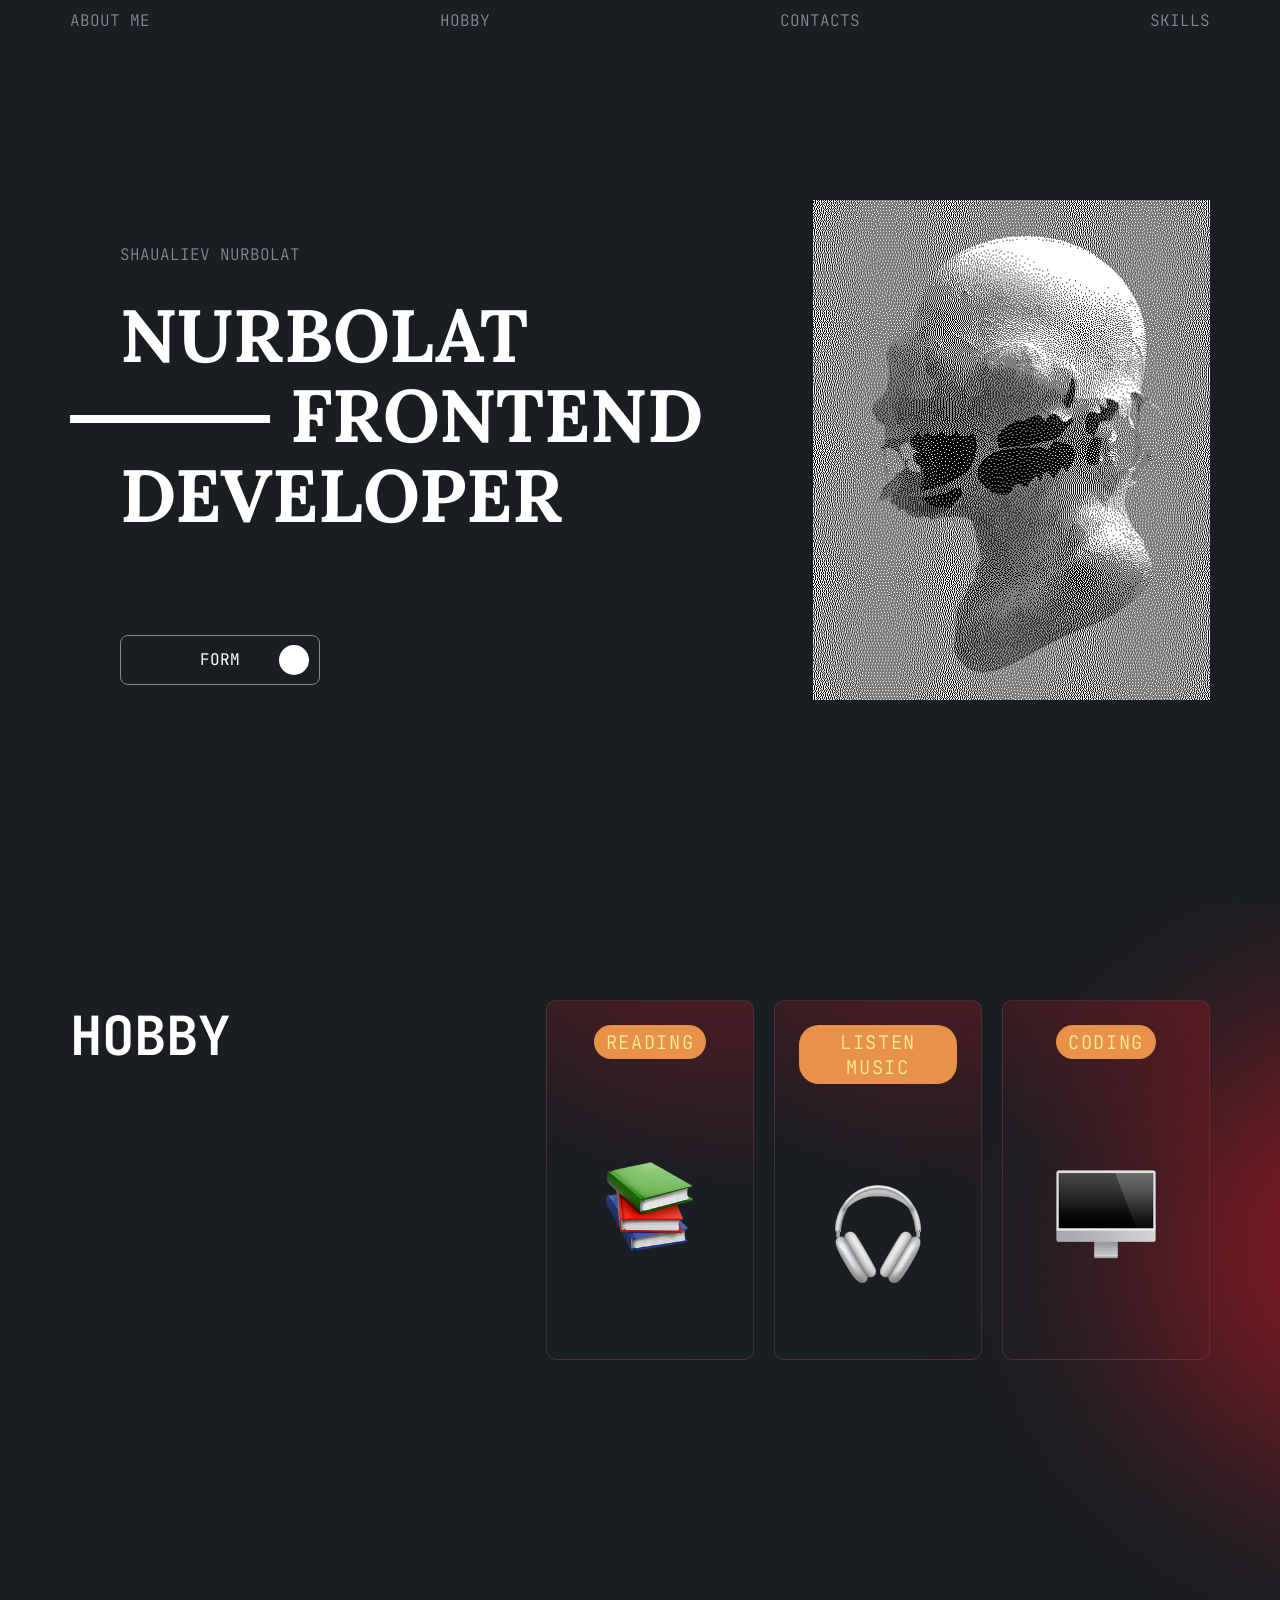
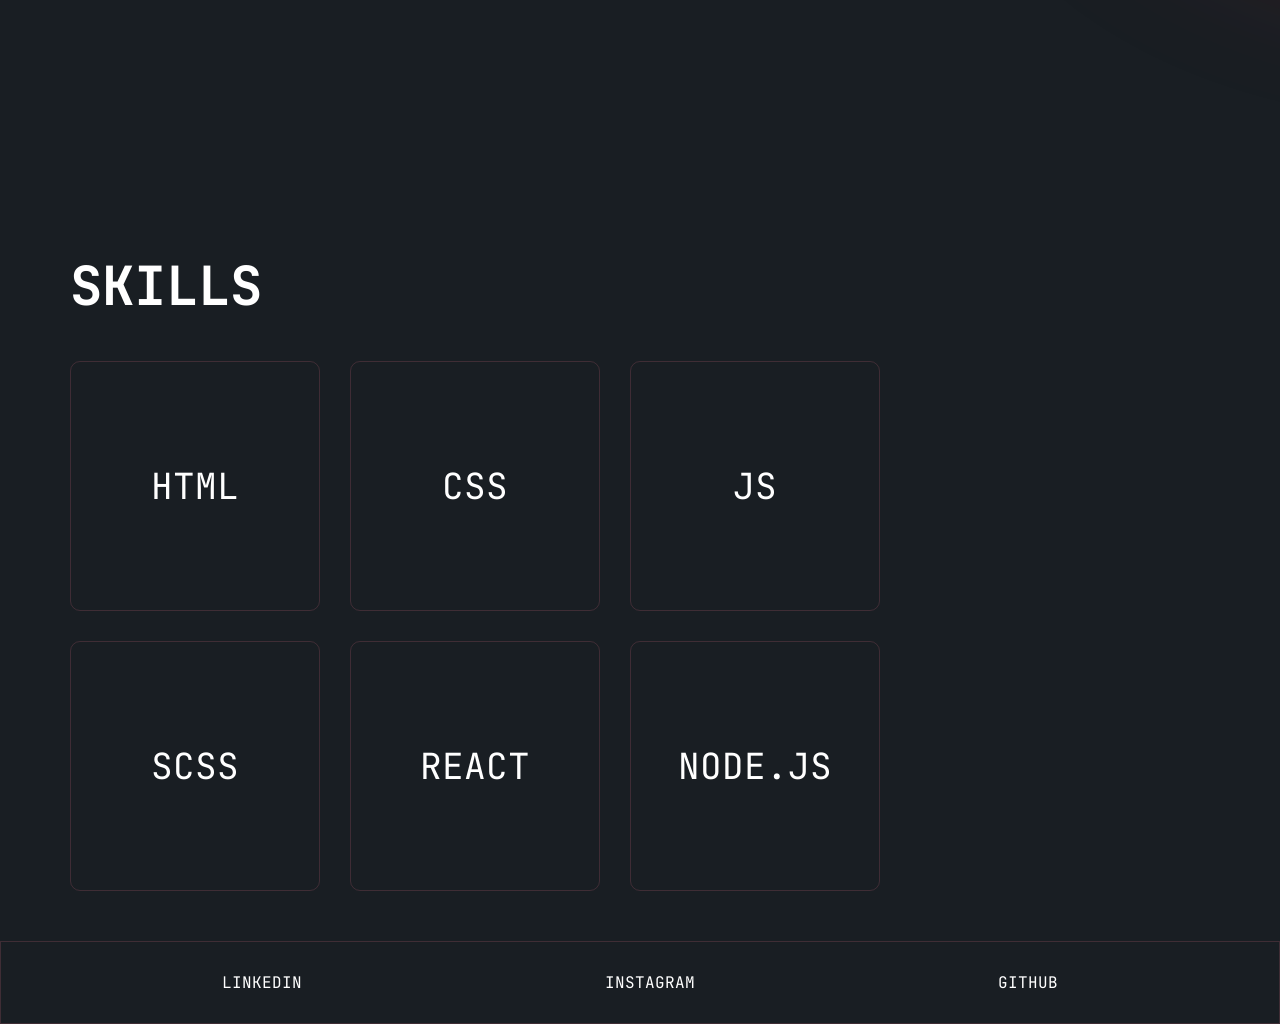
==== commit 26ba503b: "addLinkLinkedin" ====
--- a/index.html
+++ b/index.html
@@ -116,7 +116,7 @@
     <footer id="contacts" class="footer">
         <div class="container">
             <div class="footer-wrapper">
-                <a class="footer-link" href="https://www.instagram.com/shaualievnurbolat/">DISCORD</a>
+                <a class="footer-link" href="https://www.linkedin.com/in/shaualievnurbolat/">LINKEDIN</a>
                 <a class="footer-link" href="https://www.instagram.com/shaualievnurbolat/">INSTAGRAM</a>
                 <a class="footer-link" href="https://github.com/shaualievnurbolat">GITHUB</a>
             </div>
